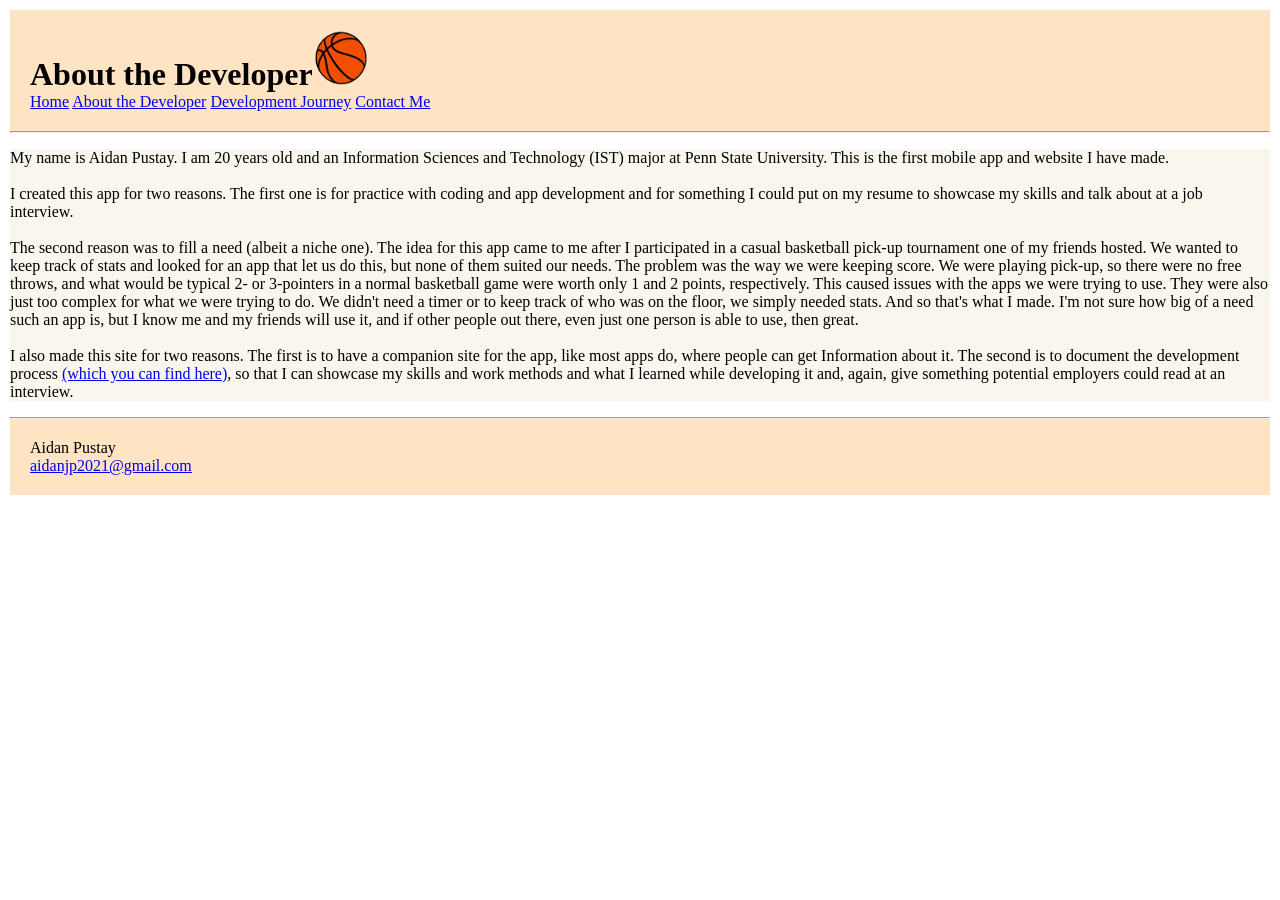
==== about.html @ 3d6208c0 "Initial commit" ====
<!DOCTYPE html>
<html>
    <head>
        <meta charset="UTF-8">
        <meta name="viewport" content="width=device-width, initial-scale=1.0"> 
        <title>About</title>
        <meta name="description" content="about page for the companion website for boxscore casual basketball stat keeping app mobile app">
        <meta property="og:title" content="About the Developer of Boxscore: Casual Basketball Stat Keeping App">
        <meta property="og:description" content="About the Developer of Boxscore: Casual Basketball Stat Keeping App">
        <meta property="og:image" content="tbd">
        <meta property="og:url" content="tbd">
        <link rel="stylesheet" href="style.css">
    </head>
    
    <body>
        <header>
            <h1 style="margin: 0;">About the Developer<img src="images/basketball_clipart.png" alt="basketball clipart" height="55"></h1>
            <nav> 
                <a href="index.html">Home</a>
                <a href="about.html">About the Developer</a>
                <a href="development_journey.html">Development Journey</a>
                <a href="index.html#contact_info">Contact Me</a>
            </nav>
        </header>

        <hr>

        <main>
            <p>
                My name is Aidan Pustay. I am 20 years old and an Information Sciences and Technology (IST) major at Penn State University. 
                This is the first mobile app and website I have made.   <br><br>

                I created this app for two reasons. The first one is for practice with coding and app development and for something I
                could put on my resume to showcase my skills and talk about at a job interview. <br><br>

                The second reason was to fill a need (albeit a niche one). The idea for this app came to me after I participated in 
                a casual basketball pick-up tournament one of my friends hosted. We wanted to keep track of stats and looked  
                for an app that let us do this, but none of them suited our needs. The problem was the way we were keeping score. We 
                were playing pick-up, so there were no free throws, and what would be typical 2- or 3-pointers in a normal basketball 
                game were worth only 1 and 2 points, respectively. This caused issues with the apps we were trying to use. They were also
                just too complex for what we were trying to do. We didn't need a timer or to keep track of who was on the floor, we simply 
                needed stats. And so that's what I made. I'm not sure how big of a need such an app is, but I know me and my friends will
                use it, and if other people out there, even just one person is able to use, then great. <br><br>

                I also made this site for two reasons. The first is to have a companion site for the app, like most apps do, where people
                can get Information about it. The second is to document the development process <a href="development_journey.html" 
                target="_blank" title="Development Journey"> (which you can find here)</a>, so that I can showcase my skills and work methods
                and what I learned while developing it and, again, give something potential employers could read at an interview. 
            </p>
        </main>

        <hr>

        <footer>
            Aidan Pustay <br>
            <a href="mailto:aidanjp2021@gmail.com">aidanjp2021@gmail.com</a>            
        </footer>

    </body>
</html>
---- style.css ----
main {
    background-color: #F9F6EE;
}

header {
    background-color: bisque; 
    padding: 20px;
}

footer{
    background-color: bisque; 
    padding: 20px;
}

body {
    max-width: 2000px; 
    margin: 0 auto; 
    padding: 10px;
}

.alternating-button {
    display: inline-block; 
    font-size: 25px;
    padding: 10px 20px; 
    border: 2px solid darkgreen;
    cursor: pointer; 
    background-color: lightgreen; 
    border-radius: 10px; 
    animation: colorChange 1s infinite;
    text-decoration: none;
    color: black;
    box-shadow: 0 4px 8px rgba(0,0,0,0.2);
    transition: transform 0.2s ease, box-shadow 0.2s ease;
}
.alternating-button:hover {
    transform: translateY(-2px);         
    box-shadow: 0 6px 12px rgba(0,0,0,0.25); 
}
@keyframes colorChange {
    0% {background-color: lightgreen;}
    50% {background-color: green;}
    100% {background-color: lightgreen;}
}


.solid-border {
    border: 2px solid #d9b382; 
    border-radius: 8px;
    padding: 10px;
    background-color: #fffdf5; 
    box-shadow: 0 2px 6px rgba(0,0,0,0.1);
}
.solid-border input[type="submit"] {
    background-color: #d9b382;       
    color: white;                     
    border: none;                     
    border-radius: 6px;               
    padding: 8px 16px;               
    font-weight: bold;
    cursor: pointer;
}
.solid-border input[type="submit"]:hover {
    background-color: #c1a76f;       
    transform: translateY(-2px);     
}

hr {
    margin: 0px
}
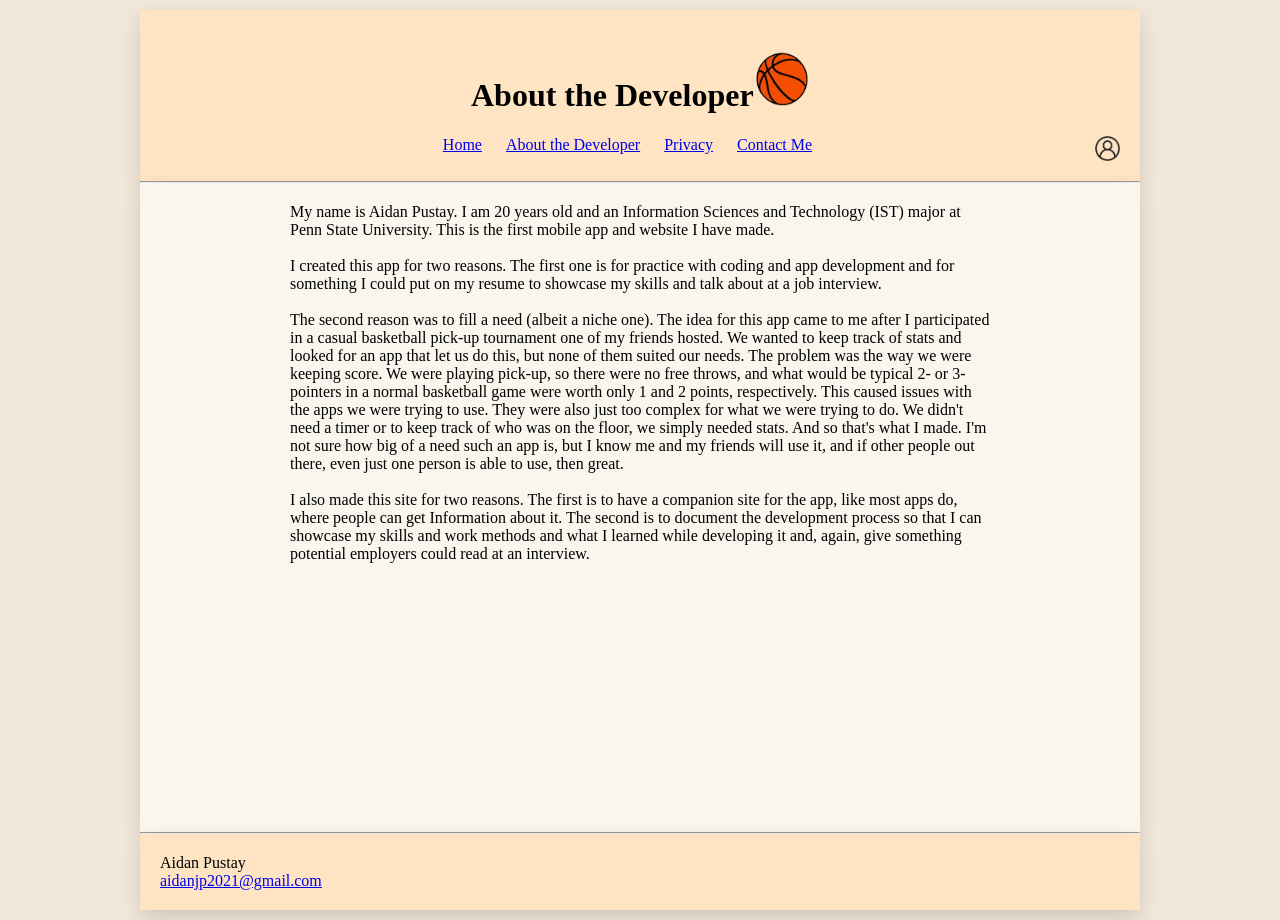
==== commit b30f4ba1: "second" ====
--- a/about.html
+++ b/about.html
@@ -14,19 +14,28 @@
     
     <body>
         <header>
-            <h1 style="margin: 0;">About the Developer<img src="images/basketball_clipart.png" alt="basketball clipart" height="55"></h1>
+            <h1>About the Developer<img src="images/basketball_clipart.png" alt="basketball clipart" height="55"></h1>
             <nav> 
                 <a href="index.html">Home</a>
                 <a href="about.html">About the Developer</a>
-                <a href="development_journey.html">Development Journey</a>
+                <a href="privacy.html">Privacy</a>
                 <a href="index.html#contact_info">Contact Me</a>
+
+                <div class="account-dropdown">
+                   <img src="images/account icon.png" height="25">
+                   <div class="dropdown-content">
+                        <a href="create_account.html">Create Account</a>
+                        <a href="login.html">Login</a>
+                        <a href="profile.html">Profile</a>
+                    </div>
+                </div>
             </nav>
         </header>
 
         <hr>
 
         <main>
-            <p>
+            <p style="margin: 0;">
                 My name is Aidan Pustay. I am 20 years old and an Information Sciences and Technology (IST) major at Penn State University. 
                 This is the first mobile app and website I have made.   <br><br>
 
@@ -43,8 +52,7 @@
                 use it, and if other people out there, even just one person is able to use, then great. <br><br>
 
                 I also made this site for two reasons. The first is to have a companion site for the app, like most apps do, where people
-                can get Information about it. The second is to document the development process <a href="development_journey.html" 
-                target="_blank" title="Development Journey"> (which you can find here)</a>, so that I can showcase my skills and work methods
+                can get Information about it. The second is to document the development process so that I can showcase my skills and work methods
                 and what I learned while developing it and, again, give something potential employers could read at an interview. 
             </p>
         </main>
--- a/style.css
+++ b/style.css
@@ -1,21 +1,66 @@
+html, body {
+    margin: 0;
+    padding: 0;
+    height: 100%;
+    background-color: #f2e8da;
+}
+
+main h3 {
+    margin-bottom: 30px;
+}
+
 main {
+    max-width: 1000px;
+    margin: 0 auto;
+    padding: 20px;
     background-color: #F9F6EE;
+    text-align: center;
+    flex: 1;
+    width: 96%;
+    box-shadow: 0 8px 20px rgba(0, 0, 0, 0.15); 
+
+}
+main p, main ul {
+    text-align: left;
+    display: inline-block;
+    text-align: left;
+    max-width: 700px;
 }
 
 header {
+    max-width: 1000px;
     background-color: bisque; 
     padding: 20px;
+    text-align: center;
+    box-shadow: 0 8px 20px rgba(0, 0, 0, 0.15); 
+
+}
+header nav a {
+    margin: 0 10px;
+}
+nav img {
+    float: right;
+    height: 25px;
 }
 
 footer{
+    max-width: 1000px;
     background-color: bisque; 
     padding: 20px;
+    box-shadow: 0 8px 20px rgba(0, 0, 0, 0.15); 
 }
 
 body {
-    max-width: 2000px; 
+    max-width: 1000px; 
     margin: 0 auto; 
     padding: 10px;
+    display: flex;
+    flex-direction: column;
+    min-height: 100vh;
+}
+
+.h2title-top {
+    margin: 0;
 }
 
 .alternating-button {
@@ -42,7 +87,6 @@
     100% {background-color: lightgreen;}
 }
 
-
 .solid-border {
     border: 2px solid #d9b382; 
     border-radius: 8px;
@@ -66,4 +110,29 @@
 
 hr {
     margin: 0px
+}
+
+.account-dropdown {
+    position: relative;
+    float: right;
+}
+.dropdown-content { 
+    display: none; 
+    position: absolute;
+    right: 0; 
+    background-color: white;
+    min-width: 150px;
+    box-shadow: 0 4px 8px rgba(0,0,0,0.2);
+    border-radius: 6px;
+    z-index: 100;
+}
+.dropdown-content a {
+    padding: 10px 15px;
+    display: block;
+}
+.dropdown-content a:hover {
+    background-color: #f0f0f0;
+}
+.account-dropdown:hover .dropdown-content {
+  display: block;
 }
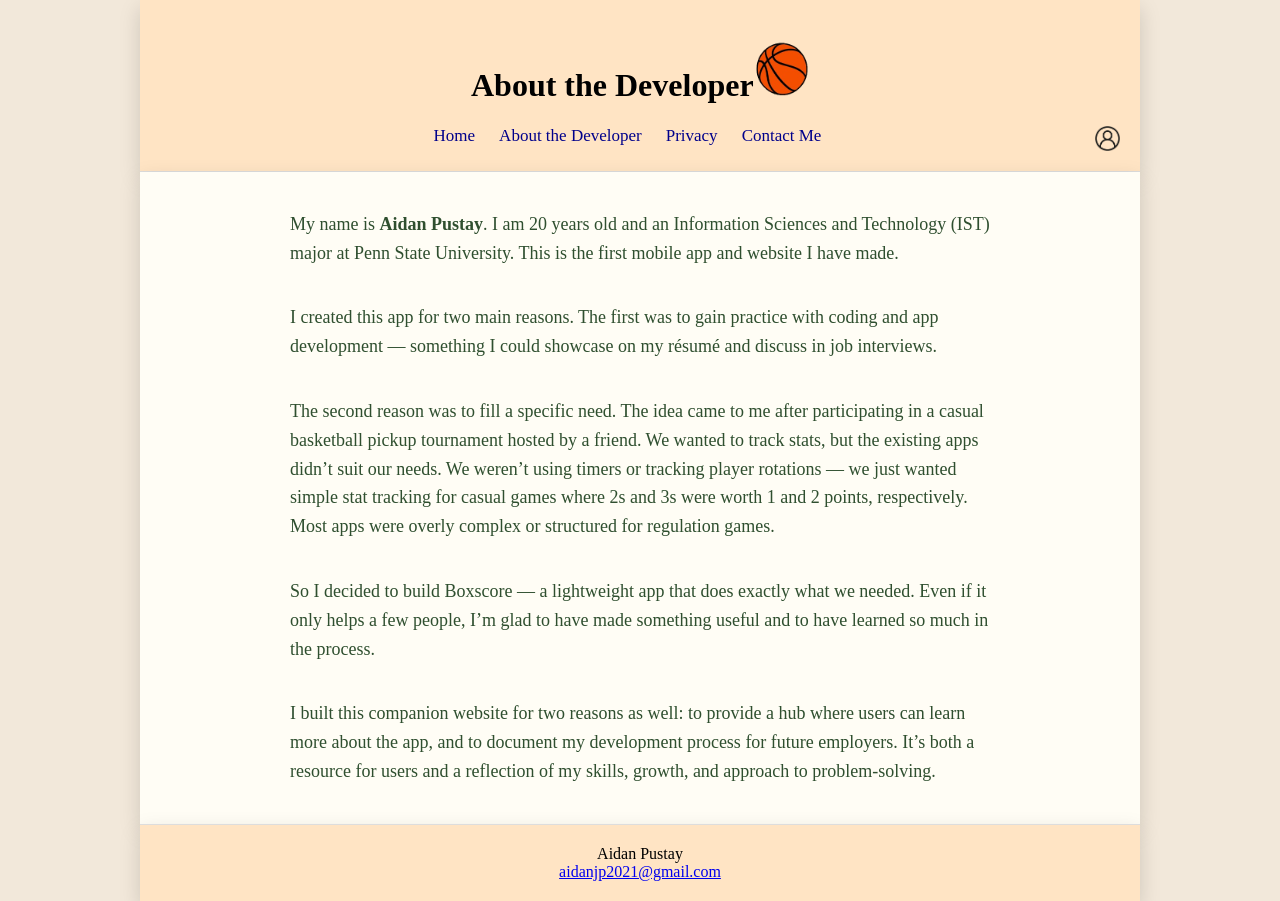
==== commit 85a79adb: "commit" ====
--- a/about.html
+++ b/about.html
@@ -31,34 +31,36 @@
                 </div>
             </nav>
         </header>
+        <main>
+            <section class="about-section">
+                <p>
+                    My name is <strong>Aidan Pustay</strong>. I am 20 years old and an Information Sciences and Technology (IST) major at Penn State University. 
+                    This is the first mobile app and website I have made.
+                </p>
 
-        <hr>
+                <p>
+                    I created this app for two main reasons. The first was to gain practice with coding and app development — something I could showcase on my résumé 
+                    and discuss in job interviews. 
+                </p>
 
-        <main>
-            <p style="margin: 0;">
-                My name is Aidan Pustay. I am 20 years old and an Information Sciences and Technology (IST) major at Penn State University. 
-                This is the first mobile app and website I have made.   <br><br>
+                <p>
+                    The second reason was to fill a specific need. The idea came to me after participating in a casual basketball pickup tournament hosted by a friend. 
+                    We wanted to track stats, but the existing apps didn’t suit our needs. We weren’t using timers or tracking player rotations — we just wanted simple stat 
+                    tracking for casual games where 2s and 3s were worth 1 and 2 points, respectively. Most apps were overly complex or structured for regulation games.
+                </p>
 
-                I created this app for two reasons. The first one is for practice with coding and app development and for something I
-                could put on my resume to showcase my skills and talk about at a job interview. <br><br>
+                <p>
+                    So I decided to build Boxscore — a lightweight app that does exactly what we needed. Even if it only helps a few people, I’m glad to have made something useful 
+                    and to have learned so much in the process.
+                </p>
 
-                The second reason was to fill a need (albeit a niche one). The idea for this app came to me after I participated in 
-                a casual basketball pick-up tournament one of my friends hosted. We wanted to keep track of stats and looked  
-                for an app that let us do this, but none of them suited our needs. The problem was the way we were keeping score. We 
-                were playing pick-up, so there were no free throws, and what would be typical 2- or 3-pointers in a normal basketball 
-                game were worth only 1 and 2 points, respectively. This caused issues with the apps we were trying to use. They were also
-                just too complex for what we were trying to do. We didn't need a timer or to keep track of who was on the floor, we simply 
-                needed stats. And so that's what I made. I'm not sure how big of a need such an app is, but I know me and my friends will
-                use it, and if other people out there, even just one person is able to use, then great. <br><br>
+                <p>
+                    I built this companion website for two reasons as well: to provide a hub where users can learn more about the app, and to document my development process for future employers.
+                    It’s both a resource for users and a reflection of my skills, growth, and approach to problem-solving.
+                </p>
+            </section>
 
-                I also made this site for two reasons. The first is to have a companion site for the app, like most apps do, where people
-                can get Information about it. The second is to document the development process so that I can showcase my skills and work methods
-                and what I learned while developing it and, again, give something potential employers could read at an interview. 
-            </p>
         </main>
-
-        <hr>
-
         <footer>
             Aidan Pustay <br>
             <a href="mailto:aidanjp2021@gmail.com">aidanjp2021@gmail.com</a>            
--- a/style.css
+++ b/style.css
@@ -1,3 +1,12 @@
+* {
+    box-sizing: border-box;
+}
+
+header, main, footer {
+    max-width: 1000px;
+    margin: 0 auto;
+}
+
 html, body {
     margin: 0;
     padding: 0;
@@ -13,12 +22,12 @@
     max-width: 1000px;
     margin: 0 auto;
     padding: 20px;
-    background-color: #F9F6EE;
+    background-color: #fffdf5;
     text-align: center;
     flex: 1;
-    width: 96%;
+    width: 100%;
+    color: #2f4f2f;
     box-shadow: 0 8px 20px rgba(0, 0, 0, 0.15); 
-
 }
 main p, main ul {
     text-align: left;
@@ -28,32 +37,46 @@
 }
 
 header {
-    max-width: 1000px;
     background-color: bisque; 
     padding: 20px;
     text-align: center;
+    width: 100%;
+    border-bottom: 1px solid #ddd;
     box-shadow: 0 8px 20px rgba(0, 0, 0, 0.15); 
-
-}
+}
+
 header nav a {
     margin: 0 10px;
+    text-decoration: none;
+    color: darkblue;
+    font-size: 17px;
+}
+header nav a:hover {
+    color: #0056b3;
+}
+header nav a:visited{
+    color: darkblue;
 }
 nav img {
     float: right;
     height: 25px;
 }
 
+
 footer{
-    max-width: 1000px;
+    margin-top: auto;
+    text-align: center;
     background-color: bisque; 
     padding: 20px;
+    width: 100%;
+    border-top: 1px solid #ddd;
     box-shadow: 0 8px 20px rgba(0, 0, 0, 0.15); 
+
 }
 
 body {
-    max-width: 1000px; 
     margin: 0 auto; 
-    padding: 10px;
+    padding: 0 10px;
     display: flex;
     flex-direction: column;
     min-height: 100vh;
@@ -68,7 +91,6 @@
     font-size: 25px;
     padding: 10px 20px; 
     border: 2px solid darkgreen;
-    cursor: pointer; 
     background-color: lightgreen; 
     border-radius: 10px; 
     animation: colorChange 1s infinite;
@@ -93,13 +115,14 @@
     padding: 10px;
     background-color: #fffdf5; 
     box-shadow: 0 2px 6px rgba(0,0,0,0.1);
+    color: black;
 }
 .solid-border input[type="submit"] {
     background-color: #d9b382;       
     color: white;                     
     border: none;                     
-    border-radius: 6px;               
-    padding: 8px 16px;               
+    border-radius: 6px;     
+    padding: 8px 16px;          
     font-weight: bold;
     cursor: pointer;
 }
@@ -108,10 +131,6 @@
     transform: translateY(-2px);     
 }
 
-hr {
-    margin: 0px
-}
-
 .account-dropdown {
     position: relative;
     float: right;
@@ -119,8 +138,8 @@
 .dropdown-content { 
     display: none; 
     position: absolute;
+    background-color: white;
     right: 0; 
-    background-color: white;
     min-width: 150px;
     box-shadow: 0 4px 8px rgba(0,0,0,0.2);
     border-radius: 6px;
@@ -129,10 +148,79 @@
 .dropdown-content a {
     padding: 10px 15px;
     display: block;
+    font-size: 15px;
 }
 .dropdown-content a:hover {
     background-color: #f0f0f0;
 }
 .account-dropdown:hover .dropdown-content {
   display: block;
-}+}
+
+.account-container {
+    max-width: 1000px;
+    padding: 30px;
+    box-shadow: 0 4px 15px rgba(0,0,0,0.1);
+    text-align: center;
+    align-self: center;
+}
+.account-container h2 {
+    margin-bottom: 20px;
+    color: #2f4f2f;
+}
+.account-form {
+  display: flex;
+  flex-direction: column;
+  gap: 0.75rem;
+  max-width: 400px;
+  margin: 0 auto;
+  padding: 1.5rem;
+  box-shadow: 0 8px 20px rgba(0,0,0,0.15);
+  border-radius: 10px;
+  background: #fff;
+
+}
+.account-form label {
+    font-weight: bold;
+    color: #444;
+}
+.account-form input {
+    padding: 10px;
+    border: 1px solid #ccc;
+    border-radius: 6px;
+    font-size: 16px;
+}
+.create_account_button {
+    margin: 0 auto;
+    display: block;
+    width: 200px;
+    height: 50px;
+    border: none;
+    border-radius: 6px;
+    padding: 8px 16px;
+    font-weight: bold;
+    color: rgb(223, 223, 223);
+    background-color: #2f4f2f;
+}
+.create_account_button:hover{
+    transform: translateY(-2px);         
+    box-shadow: 0 6px 12px rgba(0,0,0,0.25); 
+}
+
+.radio-buttons label{
+    display: flex;
+    font-weight: bold;
+    color: #444;
+    flex-direction: column;
+    text-align: left;
+}
+.radio-buttons input {
+    float: left;
+}
+    
+.about-section {
+    max-width: 700px;
+    margin: 0 auto;
+    line-height: 1.6;
+    font-size: 18px;
+}
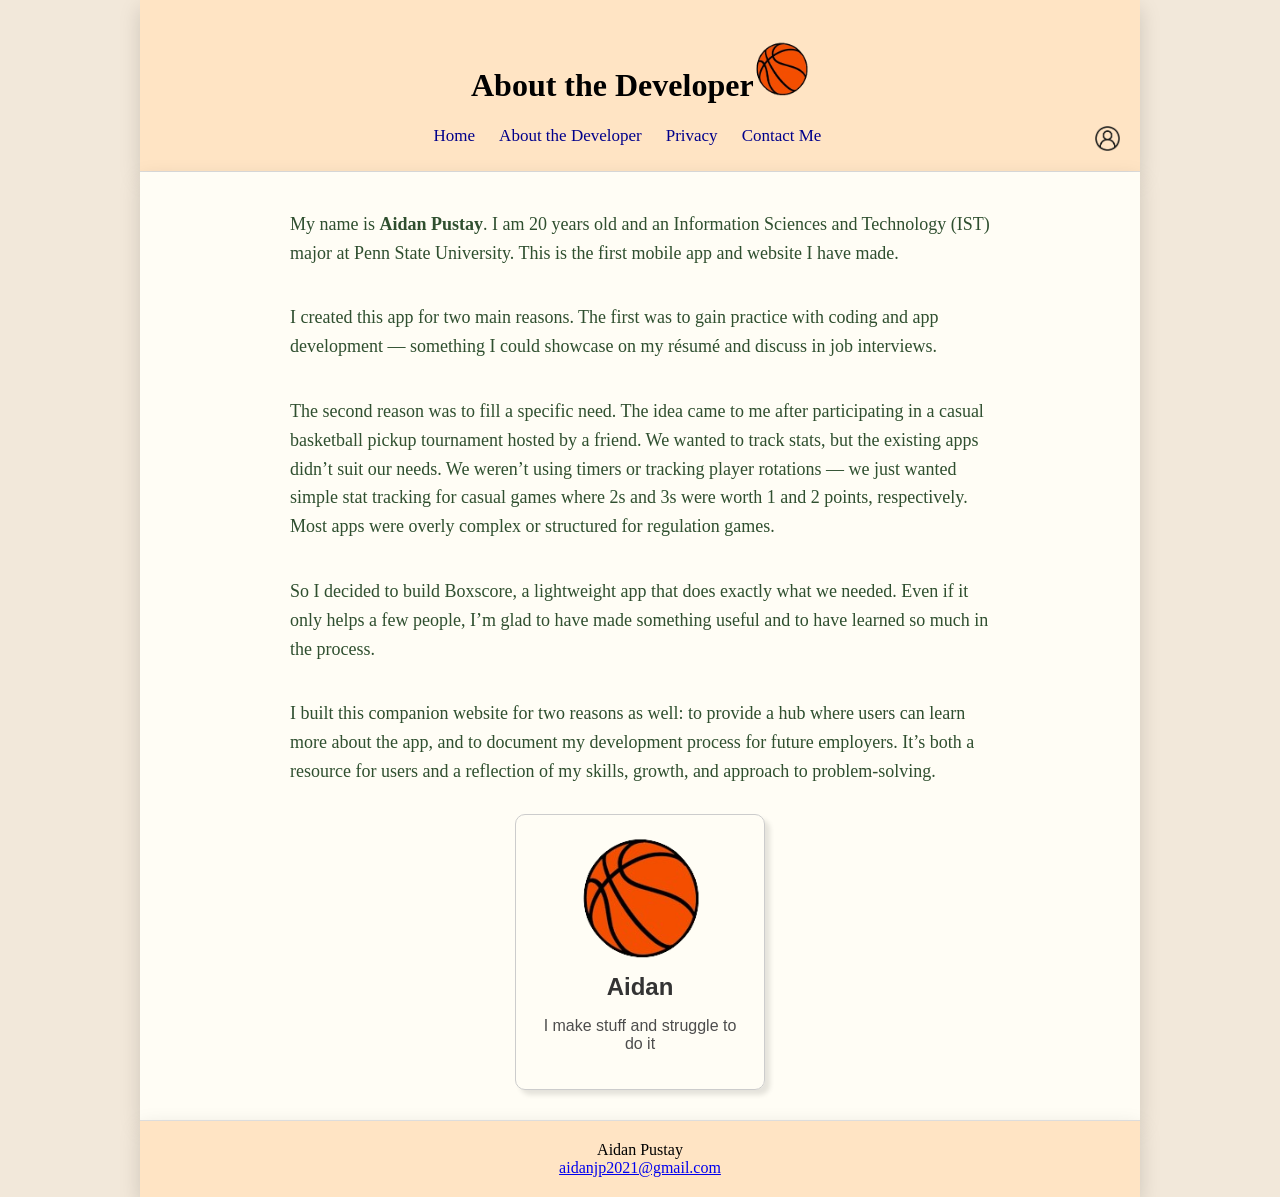
==== commit 86e0a1b7: "card" ====
--- a/about.html
+++ b/about.html
@@ -50,7 +50,7 @@
                 </p>
 
                 <p>
-                    So I decided to build Boxscore — a lightweight app that does exactly what we needed. Even if it only helps a few people, I’m glad to have made something useful 
+                    So I decided to build Boxscore, a lightweight app that does exactly what we needed. Even if it only helps a few people, I’m glad to have made something useful 
                     and to have learned so much in the process.
                 </p>
 
@@ -59,6 +59,12 @@
                     It’s both a resource for users and a reflection of my skills, growth, and approach to problem-solving.
                 </p>
             </section>
+            
+            <div class="card">
+                <img class="card-image" src="images/basketball_clipart.png" alt="Picture of Aidan Pustay"></img>
+                <h2 class="card-title">Aidan</h2>
+                <p class="card-text">I make stuff and struggle to do it</p>
+            </div>
 
         </main>
         <footer>
--- a/style.css
+++ b/style.css
@@ -224,3 +224,29 @@
     line-height: 1.6;
     font-size: 18px;
 }
+.card{
+    border: 1px solid hsl(0, 0%, 80%);
+    border-radius: 10px;
+    box-shadow: 5px 5px 5px rgba(0, 0, 0, 0.107);
+    padding: 20px;
+    margin: 10px;
+    text-align: center;
+    max-width: 250px;
+    display: inline-block;
+  }
+.card .card-image{
+    max-width: 60%;
+    height: auto;
+    border-radius: 50%;
+    margin-bottom: 10px;
+}
+.card .card-title{
+    font-family: Arial, Helvetica, sans-serif;
+    margin: 0;
+    color: hsl(0, 0%, 20%);
+    }
+.card .card-text{
+    font-family: Arial, Helvetica, sans-serif;
+    color: hsl(0, 0%, 30%);
+    text-align: center;
+}
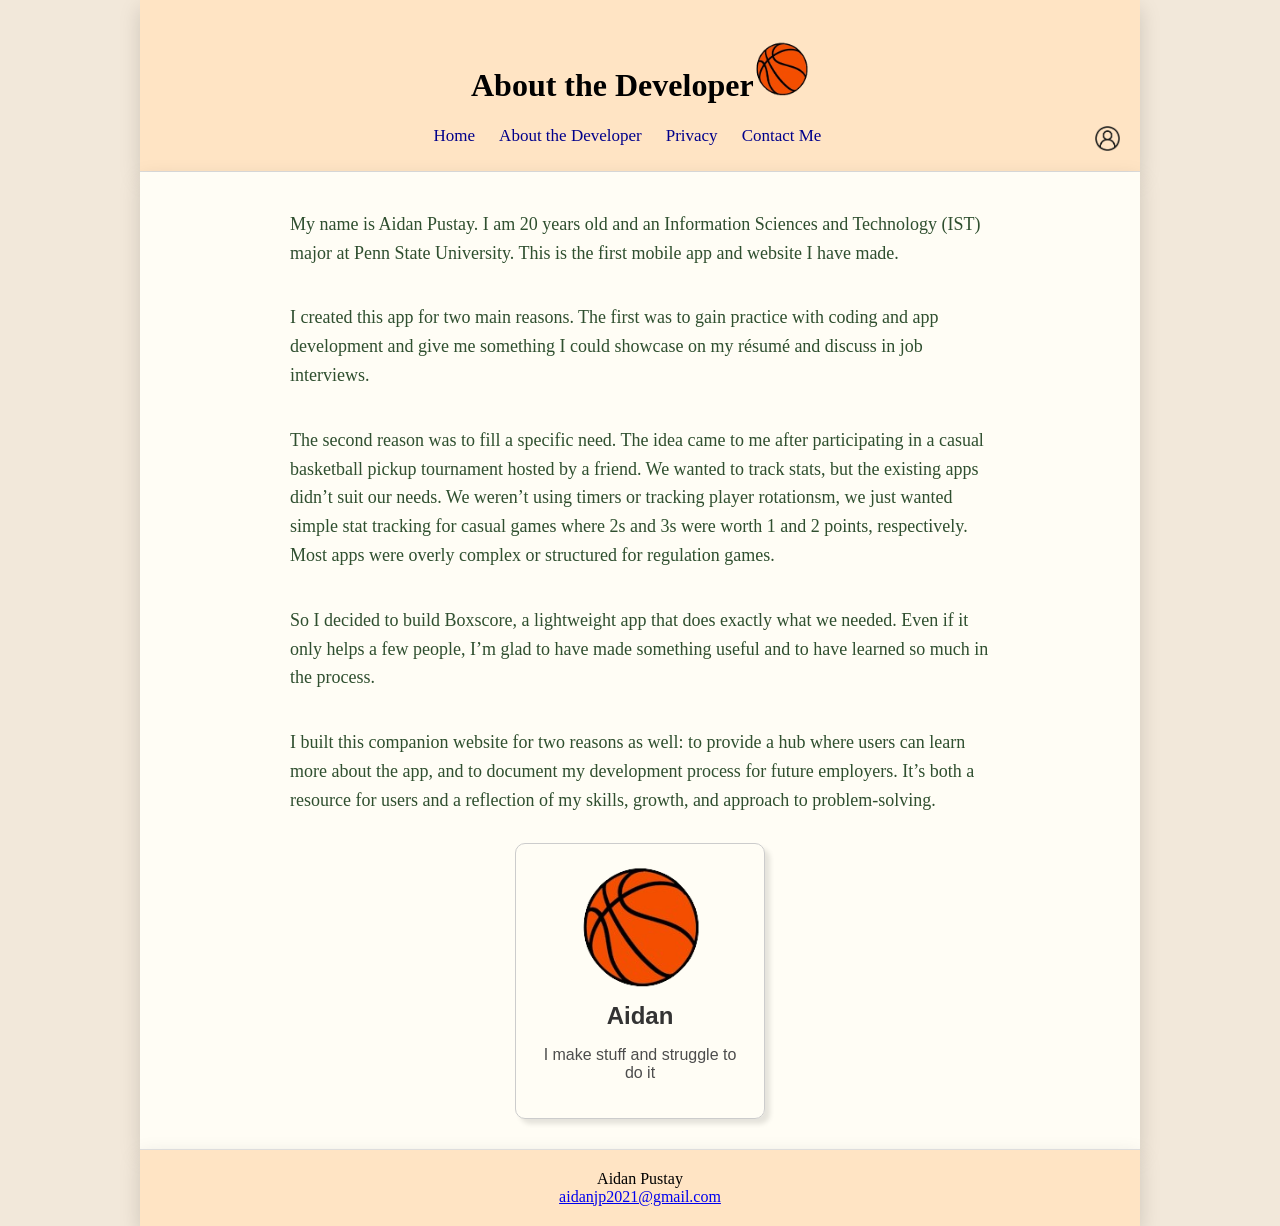
==== commit 77ae320c: "." ====
--- a/about.html
+++ b/about.html
@@ -34,18 +34,18 @@
         <main>
             <section class="about-section">
                 <p>
-                    My name is <strong>Aidan Pustay</strong>. I am 20 years old and an Information Sciences and Technology (IST) major at Penn State University. 
+                    My name is Aidan Pustay. I am 20 years old and an Information Sciences and Technology (IST) major at Penn State University. 
                     This is the first mobile app and website I have made.
                 </p>
 
                 <p>
-                    I created this app for two main reasons. The first was to gain practice with coding and app development — something I could showcase on my résumé 
+                    I created this app for two main reasons. The first was to gain practice with coding and app development and give me something I could showcase on my résumé 
                     and discuss in job interviews. 
                 </p>
 
                 <p>
                     The second reason was to fill a specific need. The idea came to me after participating in a casual basketball pickup tournament hosted by a friend. 
-                    We wanted to track stats, but the existing apps didn’t suit our needs. We weren’t using timers or tracking player rotations — we just wanted simple stat 
+                    We wanted to track stats, but the existing apps didn’t suit our needs. We weren’t using timers or tracking player rotationsm, we just wanted simple stat 
                     tracking for casual games where 2s and 3s were worth 1 and 2 points, respectively. Most apps were overly complex or structured for regulation games.
                 </p>
 
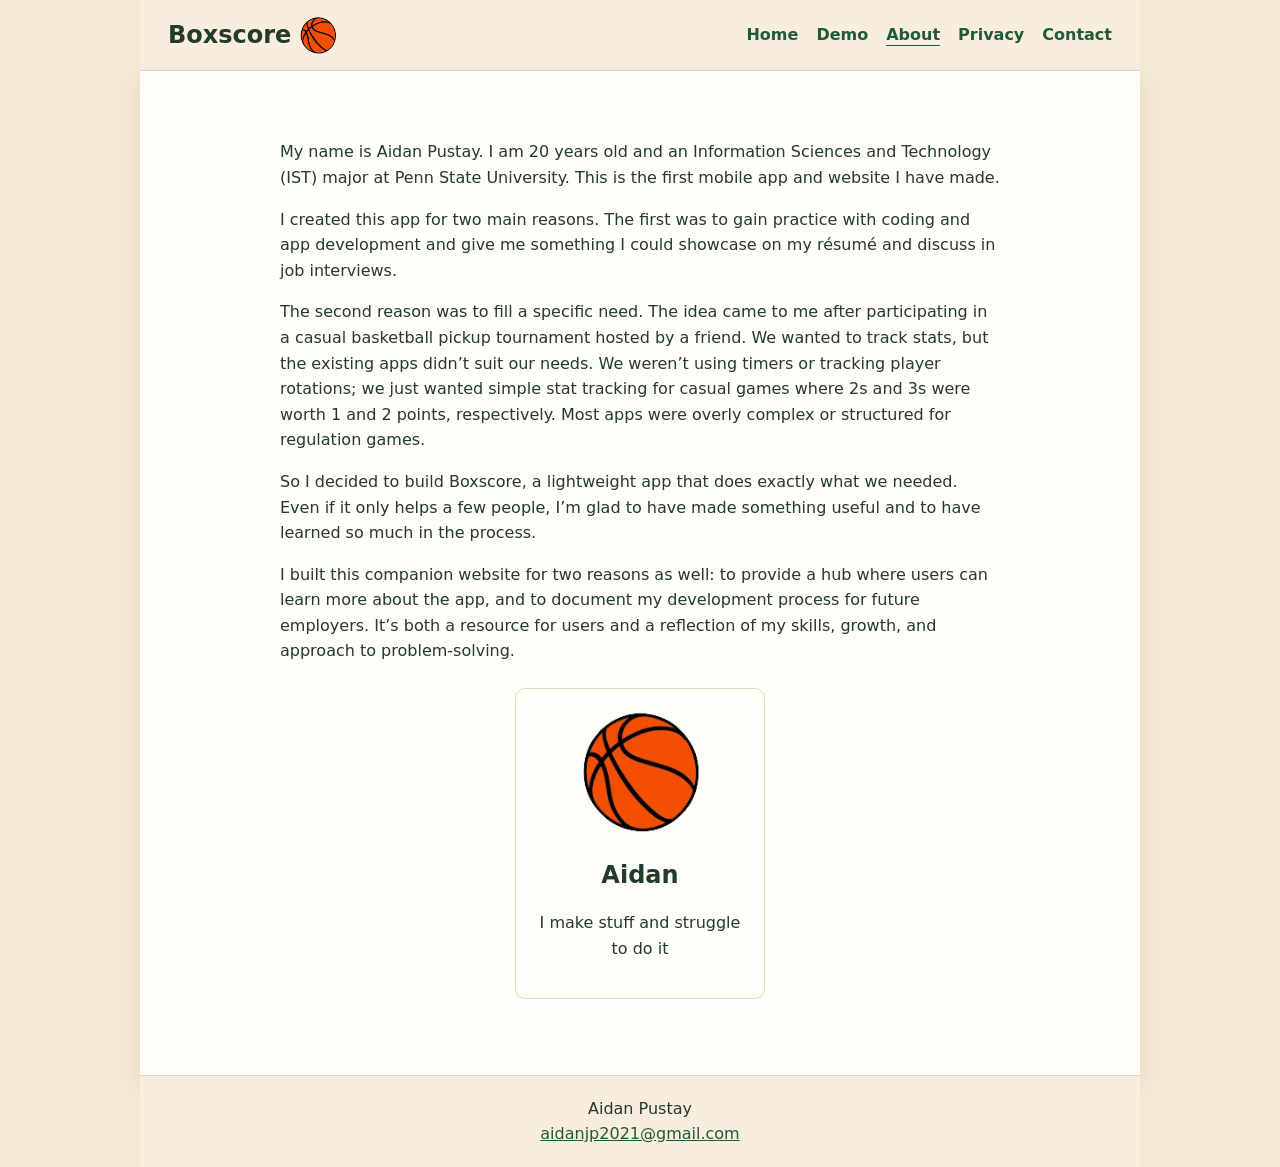
==== commit 53dcfa73: "total revamp" ====
--- a/about.html
+++ b/about.html
@@ -1,5 +1,5 @@
 <!DOCTYPE html>
-<html>
+<html lang="en">
     <head>
         <meta charset="UTF-8">
         <meta name="viewport" content="width=device-width, initial-scale=1.0"> 
@@ -13,24 +13,16 @@
     </head>
     
     <body>
-        <header>
-            <h1>About the Developer<img src="images/basketball_clipart.png" alt="basketball clipart" height="55"></h1>
-            <nav> 
-                <a href="index.html">Home</a>
-                <a href="about.html">About the Developer</a>
-                <a href="privacy.html">Privacy</a>
-                <a href="index.html#contact_info">Contact Me</a>
-
-                <div class="account-dropdown">
-                   <img src="images/account icon.png" height="25">
-                   <div class="dropdown-content">
-                        <a href="create_account.html">Create Account</a>
-                        <a href="login.html">Login</a>
-                        <a href="profile.html">Profile</a>
-                    </div>
-                </div>
-            </nav>
-        </header>
+        <header class="site-header">
+    <a class="brand" href="index.html" aria-label="Boxscore home">Boxscore <img src="images/basketball_clipart.png" alt="" width="38" height="38"></a>
+    <nav class="site-nav" aria-label="Main navigation">
+      <a href="index.html">Home</a>
+      <a href="demos.html">Demo</a>
+      <a href="about.html" aria-current="page">About</a>
+      <a href="privacy.html">Privacy</a>
+      <a href="index.html#contact_info">Contact</a>
+    </nav>
+  </header>
         <main>
             <section class="about-section">
                 <p>
@@ -45,7 +37,7 @@
 
                 <p>
                     The second reason was to fill a specific need. The idea came to me after participating in a casual basketball pickup tournament hosted by a friend. 
-                    We wanted to track stats, but the existing apps didn’t suit our needs. We weren’t using timers or tracking player rotationsm, we just wanted simple stat 
+                    We wanted to track stats, but the existing apps didn’t suit our needs. We weren’t using timers or tracking player rotations; we just wanted simple stat
                     tracking for casual games where 2s and 3s were worth 1 and 2 points, respectively. Most apps were overly complex or structured for regulation games.
                 </p>
 
@@ -61,7 +53,7 @@
             </section>
             
             <div class="card">
-                <img class="card-image" src="images/basketball_clipart.png" alt="Picture of Aidan Pustay"></img>
+                <img class="card-image" src="images/basketball_clipart.png" alt="Basketball illustration">
                 <h2 class="card-title">Aidan</h2>
                 <p class="card-text">I make stuff and struggle to do it</p>
             </div>
@@ -73,4 +65,4 @@
         </footer>
 
     </body>
-</html>+</html>
--- a/style.css
+++ b/style.css
@@ -1,252 +1,49 @@
-* {
-    box-sizing: border-box;
-}
-
-header, main, footer {
-    max-width: 1000px;
-    margin: 0 auto;
-}
-
-html, body {
-    margin: 0;
-    padding: 0;
-    height: 100%;
-    background-color: #f2e8da;
-}
-
-main h3 {
-    margin-bottom: 30px;
-}
-
-main {
-    max-width: 1000px;
-    margin: 0 auto;
-    padding: 20px;
-    background-color: #fffdf5;
-    text-align: center;
-    flex: 1;
-    width: 100%;
-    color: #2f4f2f;
-    box-shadow: 0 8px 20px rgba(0, 0, 0, 0.15); 
-}
-main p, main ul {
-    text-align: left;
-    display: inline-block;
-    text-align: left;
-    max-width: 700px;
-}
-
-header {
-    background-color: bisque; 
-    padding: 20px;
-    text-align: center;
-    width: 100%;
-    border-bottom: 1px solid #ddd;
-    box-shadow: 0 8px 20px rgba(0, 0, 0, 0.15); 
-}
-
-header nav a {
-    margin: 0 10px;
-    text-decoration: none;
-    color: darkblue;
-    font-size: 17px;
-}
-header nav a:hover {
-    color: #0056b3;
-}
-header nav a:visited{
-    color: darkblue;
-}
-nav img {
-    float: right;
-    height: 25px;
-}
-
-
-footer{
-    margin-top: auto;
-    text-align: center;
-    background-color: bisque; 
-    padding: 20px;
-    width: 100%;
-    border-top: 1px solid #ddd;
-    box-shadow: 0 8px 20px rgba(0, 0, 0, 0.15); 
-
-}
-
-body {
-    margin: 0 auto; 
-    padding: 0 10px;
-    display: flex;
-    flex-direction: column;
-    min-height: 100vh;
-}
-
-.h2title-top {
-    margin: 0;
-}
-
-.alternating-button {
-    display: inline-block; 
-    font-size: 25px;
-    padding: 10px 20px; 
-    border: 2px solid darkgreen;
-    background-color: lightgreen; 
-    border-radius: 10px; 
-    animation: colorChange 1s infinite;
-    text-decoration: none;
-    color: black;
-    box-shadow: 0 4px 8px rgba(0,0,0,0.2);
-    transition: transform 0.2s ease, box-shadow 0.2s ease;
-}
-.alternating-button:hover {
-    transform: translateY(-2px);         
-    box-shadow: 0 6px 12px rgba(0,0,0,0.25); 
-}
-@keyframes colorChange {
-    0% {background-color: lightgreen;}
-    50% {background-color: green;}
-    100% {background-color: lightgreen;}
-}
-
-.solid-border {
-    border: 2px solid #d9b382; 
-    border-radius: 8px;
-    padding: 10px;
-    background-color: #fffdf5; 
-    box-shadow: 0 2px 6px rgba(0,0,0,0.1);
-    color: black;
-}
-.solid-border input[type="submit"] {
-    background-color: #d9b382;       
-    color: white;                     
-    border: none;                     
-    border-radius: 6px;     
-    padding: 8px 16px;          
-    font-weight: bold;
-    cursor: pointer;
-}
-.solid-border input[type="submit"]:hover {
-    background-color: #c1a76f;       
-    transform: translateY(-2px);     
-}
-
-.account-dropdown {
-    position: relative;
-    float: right;
-}
-.dropdown-content { 
-    display: none; 
-    position: absolute;
-    background-color: white;
-    right: 0; 
-    min-width: 150px;
-    box-shadow: 0 4px 8px rgba(0,0,0,0.2);
-    border-radius: 6px;
-    z-index: 100;
-}
-.dropdown-content a {
-    padding: 10px 15px;
-    display: block;
-    font-size: 15px;
-}
-.dropdown-content a:hover {
-    background-color: #f0f0f0;
-}
-.account-dropdown:hover .dropdown-content {
-  display: block;
-}
-
-.account-container {
-    max-width: 1000px;
-    padding: 30px;
-    box-shadow: 0 4px 15px rgba(0,0,0,0.1);
-    text-align: center;
-    align-self: center;
-}
-.account-container h2 {
-    margin-bottom: 20px;
-    color: #2f4f2f;
-}
-.account-form {
-  display: flex;
-  flex-direction: column;
-  gap: 0.75rem;
-  max-width: 400px;
-  margin: 0 auto;
-  padding: 1.5rem;
-  box-shadow: 0 8px 20px rgba(0,0,0,0.15);
-  border-radius: 10px;
-  background: #fff;
-
-}
-.account-form label {
-    font-weight: bold;
-    color: #444;
-}
-.account-form input {
-    padding: 10px;
-    border: 1px solid #ccc;
-    border-radius: 6px;
-    font-size: 16px;
-}
-.create_account_button {
-    margin: 0 auto;
-    display: block;
-    width: 200px;
-    height: 50px;
-    border: none;
-    border-radius: 6px;
-    padding: 8px 16px;
-    font-weight: bold;
-    color: rgb(223, 223, 223);
-    background-color: #2f4f2f;
-}
-.create_account_button:hover{
-    transform: translateY(-2px);         
-    box-shadow: 0 6px 12px rgba(0,0,0,0.25); 
-}
-
-.radio-buttons label{
-    display: flex;
-    font-weight: bold;
-    color: #444;
-    flex-direction: column;
-    text-align: left;
-}
-.radio-buttons input {
-    float: left;
-}
-    
-.about-section {
-    max-width: 700px;
-    margin: 0 auto;
-    line-height: 1.6;
-    font-size: 18px;
-}
-.card{
-    border: 1px solid hsl(0, 0%, 80%);
-    border-radius: 10px;
-    box-shadow: 5px 5px 5px rgba(0, 0, 0, 0.107);
-    padding: 20px;
-    margin: 10px;
-    text-align: center;
-    max-width: 250px;
-    display: inline-block;
-  }
-.card .card-image{
-    max-width: 60%;
-    height: auto;
-    border-radius: 50%;
-    margin-bottom: 10px;
-}
-.card .card-title{
-    font-family: Arial, Helvetica, sans-serif;
-    margin: 0;
-    color: hsl(0, 0%, 20%);
-    }
-.card .card-text{
-    font-family: Arial, Helvetica, sans-serif;
-    color: hsl(0, 0%, 30%);
-    text-align: center;
-}+:root { color-scheme: light; --ink: #223b2b; --muted: #526456; --paper: #fffdf7; --sand: #f4e7d4; --accent: #2f6240; --line: #e2d7c7; }
+* { box-sizing: border-box; }
+html { scroll-behavior: smooth; }
+body { margin: 0; min-height: 100vh; display: flex; flex-direction: column; padding: 0 16px; background: var(--sand); color: var(--ink); font: 16px/1.6 system-ui, sans-serif; }
+a { color: #205a39; }
+a:hover { color: #143d27; }
+a:focus-visible, button:focus-visible, input:focus-visible { outline: 3px solid #a66b28; outline-offset: 3px; }
+header, main, footer { width: min(100%, 1000px); margin-inline: auto; }
+header, footer { background: #f9eddd; }
+header { padding: 16px 28px; border-bottom: 1px solid var(--line); }
+header h1 { margin: 0 0 12px; font-size: clamp(1.5rem, 4vw, 2rem); line-height: 1.2; }
+header h1 img { width: 38px; height: 38px; object-fit: contain; vertical-align: middle; margin-left: 8px; }
+.site-header { display: flex; align-items: center; justify-content: space-between; gap: 16px; flex-wrap: wrap; }
+.brand { display: inline-flex; gap: 8px; align-items: center; color: var(--ink); font-size: 1.5rem; font-weight: 800; text-decoration: none; }
+.brand img { object-fit: contain; }
+nav, .site-nav { display: flex; align-items: center; gap: 8px 18px; flex-wrap: wrap; }
+nav a { text-decoration: none; font-weight: 600; }
+nav a[aria-current="page"] { text-decoration: underline; text-underline-offset: 5px; }
+main { flex: 1; padding: clamp(24px, 5vw, 52px); background: var(--paper); box-shadow: 0 8px 24px #37271912; }
+main > p, main > section:not(.hero):not(.features):not(.contact-panel) { max-width: 720px; margin-inline: auto; }
+h1, h2, h3 { line-height: 1.25; }
+footer { padding: 20px 28px; text-align: center; border-top: 1px solid var(--line); }
+.hero { max-width: 740px; padding: 20px 0 56px; }
+.hero h1 { max-width: 680px; margin: 10px 0 18px; font-size: clamp(2.3rem, 6vw, 4rem); letter-spacing: -.035em; }
+.hero p:not(.eyebrow) { max-width: 590px; color: var(--muted); font-size: 1.15rem; }
+.eyebrow { margin: 0; color: var(--accent); font-size: .8rem; font-weight: 800; letter-spacing: .12em; text-transform: uppercase; }
+.button, .create_account_button { display: inline-block; padding: 11px 20px; border: 0; border-radius: 8px; background: var(--accent); color: white; font: inherit; font-weight: 700; text-decoration: none; cursor: pointer; }
+.button:hover, .create_account_button:hover { background: #244e33; color: white; }
+.features { border-top: 1px solid var(--line); padding-top: 30px; }
+.features h2 { margin: 0 0 24px; font-size: 1.8rem; }
+.feature-grid { display: grid; grid-template-columns: repeat(3, minmax(0, 1fr)); gap: 18px; }
+.feature-card { overflow: hidden; border: 1px solid var(--line); border-radius: 12px; background: white; }
+.feature-card img { display: block; width: 100%; height: 230px; object-fit: cover; object-position: top; }
+.feature-card h3 { margin: 0; padding: 18px; font-size: 1.05rem; }
+.feature-note { margin: 24px 0 0; color: var(--muted); }
+.contact-panel { margin-top: 60px; padding: 24px; border: 1px solid var(--line); border-radius: 12px; background: #fbf4e9; }
+.contact-panel h2 { margin-top: 0; }
+.contact-panel p { margin-bottom: 0; }
+.about-section { max-width: 720px; margin-inline: auto; }
+.card { max-width: 250px; margin: 24px auto; padding: 20px; border: 1px solid var(--line); border-radius: 10px; text-align: center; }
+.card-image { max-width: 60%; height: auto; }
+.card-text { text-align: center; }
+.account-container { text-align: center; }
+.account-form { display: flex; flex-direction: column; gap: 10px; max-width: 400px; margin: 20px auto; padding: 24px; border: 1px solid var(--line); border-radius: 10px; background: white; text-align: left; }
+.account-form input:not([type="radio"]):not([type="checkbox"]) { width: 100%; padding: 10px; border: 1px solid #aaa; border-radius: 6px; font: inherit; }
+.radio-buttons { display: grid; gap: 6px; }
+video { display: block; max-width: 100%; height: auto; margin: 20px auto; }
+@media (max-width: 700px) { .feature-grid { grid-template-columns: 1fr; } .feature-card img { height: 280px; } .site-header { justify-content: center; text-align: center; } nav, .site-nav { justify-content: center; } main { padding: 24px; } }
+@media (prefers-reduced-motion: reduce) { html { scroll-behavior: auto; } }
